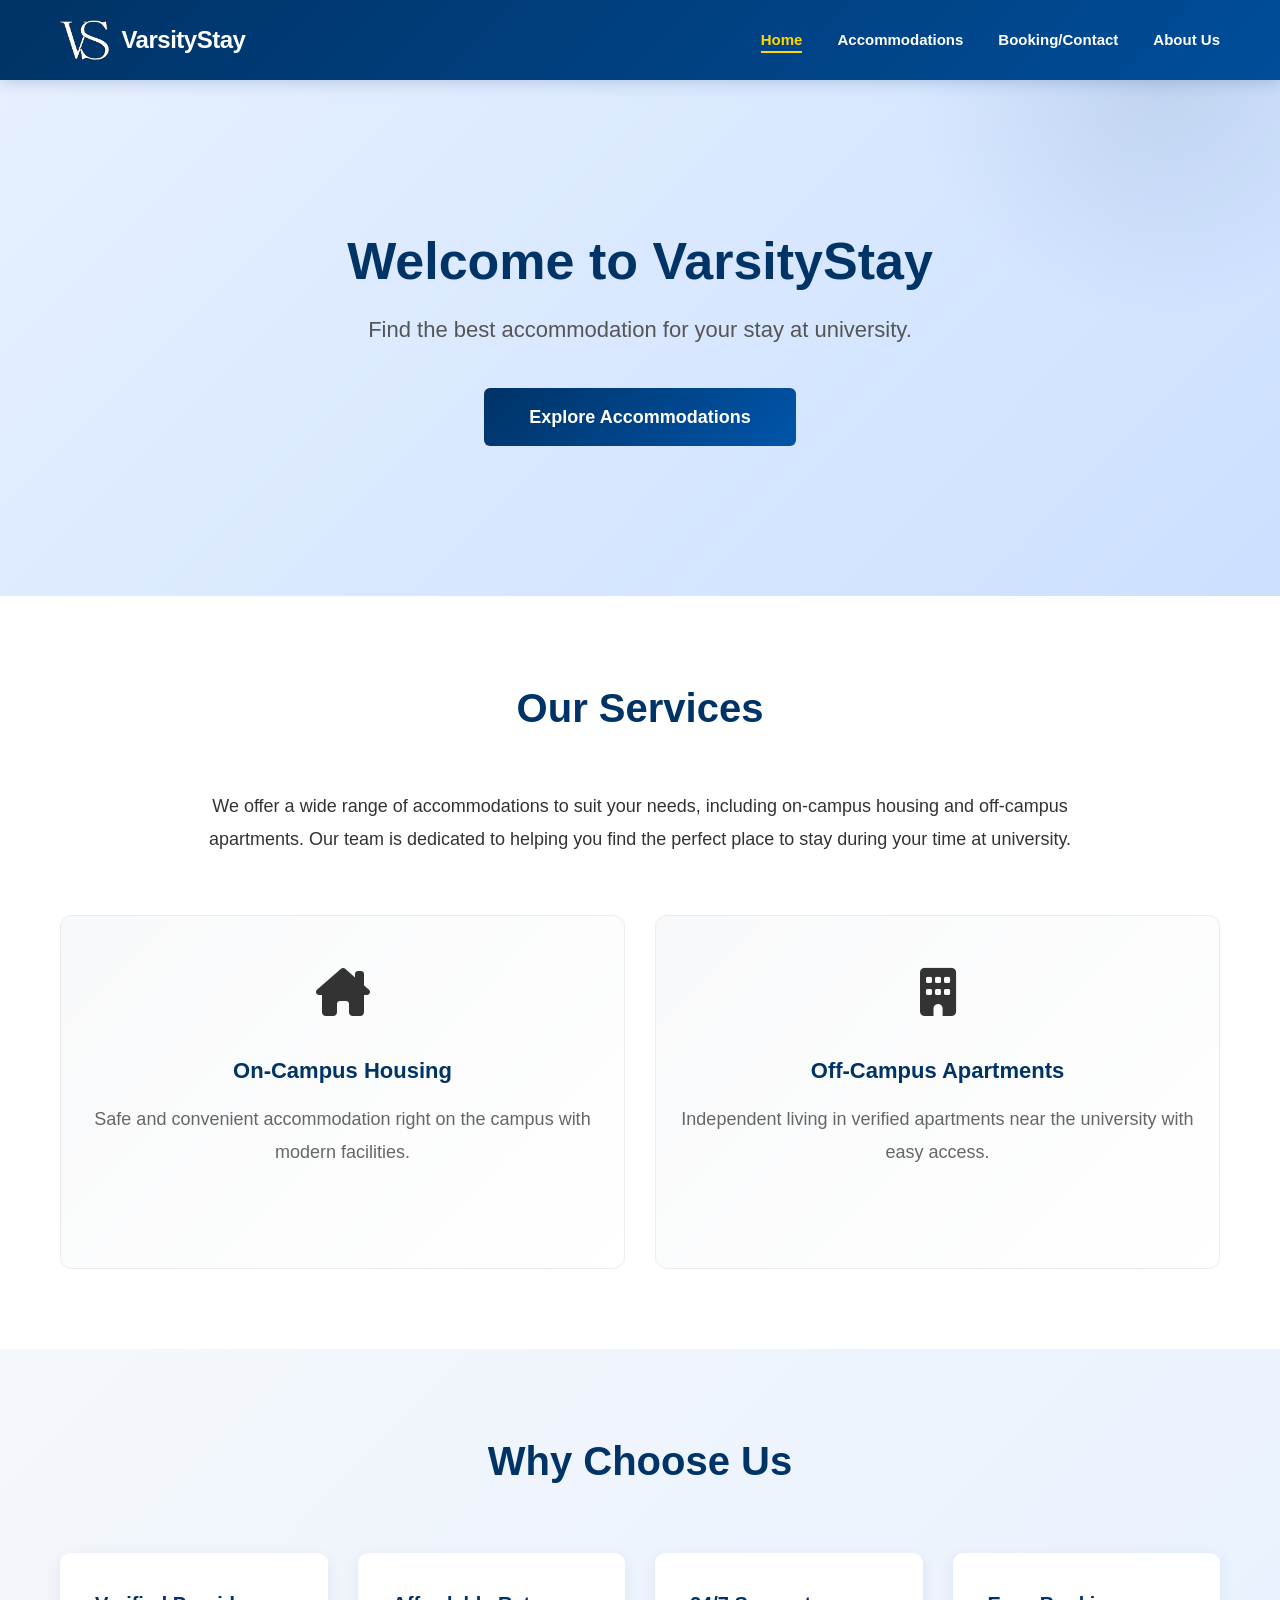
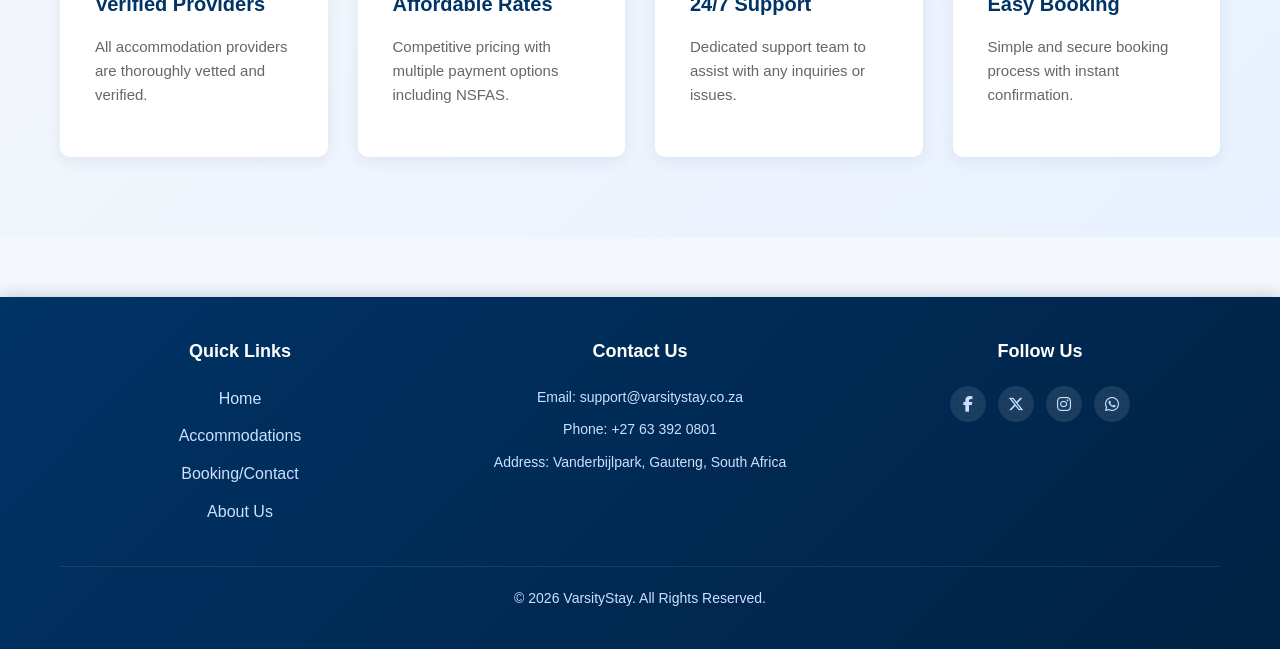
==== index.html @ 25711642 "Add files via upload" ====
<!DOCTYPE html>
<html lang="en">
<head>
    <meta charset="UTF-8">
    <meta name="viewport" content="width=device-width, initial-scale=1.0">
    <title>VarsityStay | Home</title>
    <link rel="icon" type="image/png" href="images/VS.png">
    <link rel="stylesheet" href="css/style.css?v=1.1">
    <link rel="stylesheet" href="https://cdnjs.cloudflare.com/ajax/libs/font-awesome/6.5.1/css/all.min.css">
</head>
<body>
    <header>
        <div class="header-container">
            <div class="logo">
                <a href="index.html"><img src="images/VS.png" alt="VarsityStay Logo" class="logo-img">VarsityStay</a>
            </div>
            <nav>
                <ul>
                    <li><a href="index.html" class="active">Home</a></li>
                    <li><a href="Accom.html">Accommodations</a></li>
                    <li><a href="Booking.html">Booking/Contact</a></li>
                    <li><a href="About.html">About Us</a></li>
                </ul>
            </nav>
        </div>
    </header>

    <main>
        <section id="hero">
            <div class="hero-content">
                <h1>Welcome to VarsityStay</h1>
                <p>Find the best accommodation for your stay at university.</p>
                <a href="Accom.html" class="btn btn-primary">Explore Accommodations</a>
            </div>
        </section>

        <section id="services">
            <div class="container">
                <h2>Our Services</h2>
                <p>We offer a wide range of accommodations to suit your needs, including on-campus housing and off-campus apartments. Our team is dedicated to helping you find the perfect place to stay during your time at university.</p>
                
                <div class="services-grid">
                    <article class="service-card">
                        <div class="service-icon"><i class="fa-solid fa-house-chimney"></i></div>
                        <h3>On-Campus Housing</h3>
                        <p>Safe and convenient accommodation right on the campus with modern facilities.</p>
                    </article>
                    <article class="service-card">
                        <div class="service-icon"><i class="fa-solid fa-building"></i></div>
                        <h3>Off-Campus Apartments</h3>
                        <p>Independent living in verified apartments near the university with easy access.</p>
                    </article>
                </div>
            </div>
        </section>

        <section id="features">
            <div class="container">
                <h2>Why Choose Us</h2>
                <div class="features-grid">
                    <div class="feature">
                        <h3>Verified Providers</h3>
                        <p>All accommodation providers are thoroughly vetted and verified.</p>
                    </div>
                    <div class="feature">
                        <h3>Affordable Rates</h3>
                        <p>Competitive pricing with multiple payment options including NSFAS.</p>
                    </div>
                    <div class="feature">
                        <h3>24/7 Support</h3>
                        <p>Dedicated support team to assist with any inquiries or issues.</p>
                    </div>
                    <div class="feature">
                        <h3>Easy Booking</h3>
                        <p>Simple and secure booking process with instant confirmation.</p>
                    </div>
                </div>
            </div>
        </section>
    </main>

    <footer>
        <div class="container">
            <div class="footer-content">
                <div class="footer-section">
                    <h4>Quick Links</h4>
                    <ul>
                        <li><a href="index.html">Home</a></li>
                        <li><a href="Accom.html">Accommodations</a></li>
                        <li><a href="Booking.html">Booking/Contact</a></li>
                        <li><a href="About.html">About Us</a></li>
                    </ul>
                </div>
                <div class="footer-section">
                    <h4>Contact Us</h4>
                    <p>Email: <a href="mailto:support@varsitystay.co.za">support@varsitystay.co.za</a></p>
                    <p>Phone: <a href="tel:+27633920801">+27 63 392 0801</a></p>
                    <p>Address: Vanderbijlpark, Gauteng, South Africa</p>
                </div>
                <div class="footer-section">
                    <h4>Follow Us</h4>
                    <ul class="social-links">
                        <li><a href="https://www.facebook.com/varsitystay" target="_blank" title="Facebook"><i class="fa-brands fa-facebook-f"></i></a></li>
                        <li><a href="https://www.twitter.com/varsitystay" target="_blank" title="Twitter"><i class="fa-brands fa-x-twitter"></i></a></li>
                        <li><a href="https://www.instagram.com/varsitystay" target="_blank" title="Instagram"><i class="fa-brands fa-instagram"></i></a></li>
                        <li><a href="https://wa.me/27633920801" target="_blank" title="WhatsApp"><i class="fa-brands fa-whatsapp"></i></a></li>
                    </ul>
                </div>
            </div>
            <div class="footer-bottom">
                <p>&copy; 2026 VarsityStay. All Rights Reserved.</p>
            </div>
        </div>
    </footer>
</body>
</html>
---- css/style.css ----
* {
    margin: 0;
    padding: 0;
    box-sizing: border-box;
}

html {
    scroll-behavior: smooth;
}

body {
    font-family: 'Segoe UI', Tahoma, Geneva, Verdana, sans-serif;
    line-height: 1.6;
    background-color: #f4f7fb;
    color: #333;
}

a {
    text-decoration: none;
    color: inherit;
}

ul {
    list-style: none;
}

.container {
    max-width: 1200px;
    margin: 0 auto;
    padding: 0 20px;
}

section {
    padding: 80px 20px;
}

h1, h2 {
    margin-bottom: 20px;
    color: #003366;
}

p {
    margin-bottom: 15px;
}

header {
    background: linear-gradient(135deg, #003366 0%, #004d99 100%);
    color: white;
    padding: 0;
    position: sticky;
    top: 0;
    z-index: 100;
    box-shadow: 0 2px 15px rgba(0, 51, 102, 0.2);
}

.header-container {
    max-width: 1200px;
    margin: 0 auto;
    padding: 20px;
    display: flex;
    justify-content: space-between;
    align-items: center;
    gap: 40px;
}

.logo a {
    color: white;
    font-size: 24px;
    font-weight: bold;
    letter-spacing: -0.5px;
    transition: opacity 0.3s ease;
    display: flex;
    align-items: center;
    gap: 12px;
}

.logo-img {
    height: 40px;
    width: auto;
}

.logo a:hover {
    opacity: 0.8;
}

nav {
    display: flex;
    justify-content: flex-end;
}

nav ul {
    display: flex;
    gap: 35px;
}

nav ul li a {
    color: white;
    font-weight: 600;
    position: relative;
    transition: color 0.3s ease;
    font-size: 15px;
}

nav ul li a:after {
    content: '';
    position: absolute;
    bottom: -5px;
    left: 0;
    width: 0;
    height: 2px;
    background-color: #ffd700;
    transition: width 0.3s ease;
}

nav ul li a:hover:after,
nav ul li a.active:after {
    width: 100%;
}

nav ul li a:hover,
nav ul li a.active {
    color: #ffd700;
}

#hero {
    background: linear-gradient(135deg, #e6f0ff 0%, #cce0ff 100%);
    text-align: center;
    padding: 150px 20px;
    position: relative;
    overflow: hidden;
}

#hero::before {
    content: '';
    position: absolute;
    top: -50%;
    right: -10%;
    width: 500px;
    height: 500px;
    background: radial-gradient(circle, rgba(0, 51, 102, 0.1) 0%, transparent 70%);
    border-radius: 50%;
}

.hero-content {
    position: relative;
    z-index: 2;
    max-width: 800px;
    margin: 0 auto;
}

#hero h1 {
    font-size: 52px;
    color: #003366;
    margin-bottom: 20px;
    line-height: 1.2;
}

#hero p {
    font-size: 22px;
    color: #555;
    margin-bottom: 40px;
}

#services {
    background-color: white;
    text-align: center;
}

#services h2 {
    font-size: 40px;
    margin-bottom: 50px;
}

#services p {
    max-width: 900px;
    margin: 0 auto 60px;
    font-size: 18px;
    line-height: 1.8;
}

.services-grid {
    display: grid;
    grid-template-columns: repeat(auto-fit, minmax(280px, 1fr));
    gap: 30px;
    margin-top: 50px;
}

.service-card {
    background: linear-gradient(135deg, #f8f9fa 0%, #ffffff 100%);
    padding: 40px 25px;
    border-radius: 12px;
    transition: all 0.3s ease;
    border: 1px solid #e9ecef;
    cursor: pointer;
}

.service-card:hover {
    transform: translateY(-10px);
    box-shadow: 0 15px 40px rgba(0, 51, 102, 0.15);
    background: linear-gradient(135deg, #ffffff 0%, #f0f4ff 100%);
    border-color: #003366;
}

.service-icon {
    font-size: 48px;
    margin-bottom: 20px;
    display: inline-block;
    animation: float 3s ease-in-out infinite;
}

@keyframes float {
    0%, 100% {
        transform: translateY(0);
    }
    50% {
        transform: translateY(-10px);
    }
}

.service-card h3 {
    font-size: 22px;
    margin-bottom: 15px;
    color: #003366;
}

.service-card p {
    color: #666;
    font-size: 16px;
}

#features {
    background: linear-gradient(135deg, #f4f7fb 0%, #e8f1ff 100%);
}

#features h2 {
    font-size: 40px;
    text-align: center;
    margin-bottom: 60px;
}

.features-grid {
    display: grid;
    grid-template-columns: repeat(auto-fit, minmax(250px, 1fr));
    gap: 30px;
}

.feature {
    background: white;
    padding: 35px;
    border-radius: 10px;
    box-shadow: 0 4px 15px rgba(0, 51, 102, 0.08);
    transition: all 0.3s ease;
}

.feature:hover {
    transform: translateX(5px);
    box-shadow: 0 8px 25px rgba(0, 51, 102, 0.15);
}

.feature h3 {
    color: #003366;
    margin-bottom: 15px;
    font-size: 20px;
}

.feature p {
    color: #666;
    font-size: 15px;
}

.form-group {
    margin-bottom: 25px;
}

.form-group label {
    display: block;
    font-weight: 600;
    margin-bottom: 10px;
    color: #003366;
    font-size: 15px;
}

.form-group input,
.form-group textarea {
    width: 100%;
    padding: 14px 16px;
    border: 2px solid #e9ecef;
    border-radius: 6px;
    font-size: 16px;
    font-family: inherit;
    transition: all 0.3s ease;
    background-color: #f8f9fa;
}

.form-group input:focus,
.form-group textarea:focus {
    outline: none;
    border-color: #003366;
    background-color: white;
    box-shadow: 0 0 0 3px rgba(0, 51, 102, 0.1);
}

.form-group textarea {
    resize: vertical;
    min-height: 120px;
}

.btn {
    display: inline-block;
    background: linear-gradient(135deg, #003366 0%, #0055aa 100%);
    color: white;
    padding: 12px 30px;
    border: none;
    border-radius: 6px;
    cursor: pointer;
    font-size: 16px;
    font-weight: 600;
    transition: all 0.3s ease;
}

.btn:hover {
    background: linear-gradient(135deg, #0055aa 0%, #003d7a 100%);
    transform: translateY(-2px);
    box-shadow: 0 8px 20px rgba(0, 51, 102, 0.3);
}


.btn:active {
    transform: translateY(0);
}

.btn-primary {
    padding: 15px 45px;
    font-size: 18px;
}

.btn-small {
    padding: 8px 20px;
    font-size: 14px;
}

footer {
    background: linear-gradient(135deg, #003366 0%, #002244 100%);
    color: white;
    text-align: center;
    padding: 40px 20px;
    margin-top: 60px;
    box-shadow: 0 -2px 15px rgba(0, 51, 102, 0.2);
}

footer p {
    margin: 0;
    font-size: 15px;
}

#about-hero {
    background: linear-gradient(135deg, #e6f0ff 0%, #cce0ff 100%);
    text-align: center;
    padding: 100px 20px;
}

#about-hero h1 {
    font-size: 48px;
    margin-bottom: 20px;
}

#about-hero .lead {
    font-size: 20px;
    color: #555;
    max-width: 700px;
    margin: 0 auto;
}

#about-content {
    background-color: white;
}

.about-section {
    max-width: 900px;
    margin: 0 auto 60px;
    padding: 40px;
    background: linear-gradient(135deg, #f8f9fa 0%, #ffffff 100%);
    border-radius: 10px;
    box-shadow: 0 4px 15px rgba(0, 51, 102, 0.08);
    transition: all 0.3s ease;
}

.about-section:hover {
    transform: translateX(5px);
    box-shadow: 0 8px 25px rgba(0, 51, 102, 0.15);
}

.about-section h2 {
    font-size: 32px;
    margin-bottom: 20px;
}

.values-list {
    display: grid;
    grid-template-columns: repeat(auto-fit, minmax(200px, 1fr));
    gap: 25px;
    margin-top: 30px;
}

.value-item {
    background: white;
    padding: 25px;
    border-radius: 8px;
    border: 2px solid #e9ecef;
    transition: all 0.3s ease;
}

.value-item:hover {
    border-color: #003366;
    background: linear-gradient(135deg, #f8f9fa 0%, #ffffff 100%);
    box-shadow: 0 6px 15px rgba(0, 51, 102, 0.1);
}

.value-item h3 {
    color: #003366;
    margin-bottom: 10px;
    font-size: 18px;
}

.value-item p {
    color: #666;
    font-size: 14px;
}

.features-list {
    list-style: none;
    margin-top: 25px;
}

.features-list li {
    padding: 15px 0 15px 35px;
    position: relative;
    color: #555;
    font-size: 16px;
}

.features-list li:before {
    content: '-';
    position: absolute;
    left: 0;
    color: #003366;
    font-weight: bold;
    font-size: 20px;
}

:is(#accommodations-header, #booking-hero) {
    background: linear-gradient(135deg, #e6f0ff 0%, #cce0ff 100%);
    text-align: center;
}

#accommodations-header h1,
#booking-hero h1 {
    font-size: 48px;
    margin-bottom: 20px;
}

#accommodations-header p,
#booking-hero .lead {
    font-size: 20px;
    color: #555;
    max-width: 700px;
    margin: 0 auto;
}

#booking-hero {
    padding: 100px 20px;
}

#accommodations-header {
    padding: 80px 20px;
}

#accommodations {
    background-color: white;
}

.institution-radio {
    display: none;
}

.institutions-section {
    text-align: center;
    margin-bottom: 60px;
}

.institutions-section h2 {
    margin-bottom: 30px;
    font-size: 28px;
    color: #003366;
}

.institutions-grid {
    display: grid;
    grid-template-columns: repeat(auto-fit, minmax(220px, 1fr));
    gap: 20px;
    margin-bottom: 40px;
}

.institution-btn {
    padding: 20px;
    border: 2px solid #003366;
    background-color: white;
    color: #003366;
    border-radius: 10px;
    cursor: pointer;
    font-weight: 600;
    transition: all 0.3s ease;
    font-size: 15px;
    display: flex;
    flex-direction: column;
    align-items: center;
    gap: 10px;
}

.institution-btn i {
    font-size: 32px;
}

.institution-btn:hover {
    background-color: #f0f4ff;
    transform: translateY(-3px);
    box-shadow: 0 8px 20px rgba(0, 51, 102, 0.15);
}

#institution-vut:checked ~ .institutions-section label[for="institution-vut"],
#institution-tut:checked ~ .institutions-section label[for="institution-tut"],
#institution-wits:checked ~ .institutions-section label[for="institution-wits"],
#institution-up:checked ~ .institutions-section label[for="institution-up"] {
    background: linear-gradient(135deg, #003366 0%, #0055aa 100%);
    color: white;
    border-color: #003366;
}

.accommodation-card {
    background: white;
    border-radius: 10px;
    overflow: hidden;
    box-shadow: 0 4px 15px rgba(0, 0, 0, 0.08);
    transition: all 0.3s ease;
    display: flex;
    flex-direction: column;
    flex-shrink: 0;
    width: 320px;
}

.accommodation-card:hover {
    transform: translateY(-10px);
    box-shadow: 0 15px 40px rgba(0, 51, 102, 0.2);
}

.accom-image {
    position: relative;
    overflow: hidden;
    height: 220px;
}

.accom-image img {
    width: 100%;
    height: 100%;
    object-fit: cover;
    transition: transform 0.3s ease;
}

.accommodation-card:hover .accom-image img {
    transform: scale(1.1);
}

.accom-badge {
    position: absolute;
    top: 12px;
    right: 12px;
    background: linear-gradient(135deg, #ffd700 0%, #ffed4e 100%);
    color: #003366;
    padding: 6px 15px;
    border-radius: 20px;
    font-size: 12px;
    font-weight: bold;
    box-shadow: 0 2px 10px rgba(0, 0, 0, 0.2);
}

.accom-content {
    padding: 25px;
    display: flex;
    flex-direction: column;
    flex-grow: 1;
}

.accom-content h3 {
    color: #003366;
    font-size: 22px;
    margin-bottom: 15px;
}

.accom-details {
    margin-bottom: 20px;
    flex-grow: 1;
}

.accom-details p {
    margin-bottom: 12px;
    font-size: 14px;
    color: #666;
    line-height: 1.5;
}

.accom-details strong {
    color: #003366;
}

.accom-details .description {
    font-style: italic;
    margin-top: 10px;
    color: #555;
}

.accommodations-wrapper {
    position: relative;
}

.institution-accommodations {
    display: none !important;
    opacity: 0;
    transition: opacity 0.3s ease;
}

#institution-vut:checked ~ .accommodations-wrapper .institution-accommodations[data-institution="vut"],
#institution-tut:checked ~ .accommodations-wrapper .institution-accommodations[data-institution="tut"],
#institution-wits:checked ~ .accommodations-wrapper .institution-accommodations[data-institution="wits"],
#institution-up:checked ~ .accommodations-wrapper .institution-accommodations[data-institution="up"] {
    display: block !important;
    opacity: 1;
    animation: fadeIn 0.3s ease;
}

@keyframes fadeIn {
    from {
        opacity: 0;
        transform: translateY(10px);
    }
    to {
        opacity: 1;
        transform: translateY(0);
    }
}

.accommodations-row {
    display: flex;
    gap: 30px;
    overflow-x: auto;
    padding: 20px 0;
    scroll-behavior: smooth;
}

.accommodations-row::-webkit-scrollbar {
    height: 8px;
}

.accommodations-row::-webkit-scrollbar-track {
    background: #f1f1f1;
    border-radius: 10px;
}

.accommodations-row::-webkit-scrollbar-thumb {
    background: #003366;
    border-radius: 10px;
}

.accommodations-row::-webkit-scrollbar-thumb:hover {
    background: #0055aa;
}

#team {
    background: linear-gradient(135deg, #f4f7fb 0%, #e8f1ff 100%);
}

#team h2 {
    text-align: center;
    font-size: 40px;
    margin-bottom: 15px;
}

#team > .container > p {
    text-align: center;
    color: #666;
    font-size: 18px;
    max-width: 700px;
    margin: 0 auto 60px;
}

.team-grid {
    display: flex;
    flex-wrap: wrap;
    justify-content: center;
    gap: 35px;
    margin-top: 50px;
}

.team-member {
    background: white;
    border-radius: 12px;
    overflow: hidden;
    box-shadow: 0 6px 20px rgba(0, 51, 102, 0.1);
    transition: all 0.3s ease;
    display: flex;
    flex-direction: column;
    width: 280px;
}

.team-member:hover {
    transform: translateY(-15px);
    box-shadow: 0 15px 40px rgba(0, 51, 102, 0.2);
}

.team-image {
    width: 100%;
    height: 280px;
    overflow: hidden;
    position: relative;
    background: linear-gradient(135deg, #e6f0ff 0%, #cce0ff 100%);
}

.team-image img {
    width: 100%;
    height: 100%;
    object-fit: cover;
    transition: transform 0.3s ease;
}

.team-member:hover .team-image img {
    transform: scale(1.08);
}

.team-info {
    padding: 30px 25px;
    text-align: center;
    flex-grow: 1;
    display: flex;
    flex-direction: column;
}

.team-info h3 {
    font-size: 22px;
    color: #003366;
    margin-bottom: 8px;
}

.team-role {
    color: #0055aa;
    font-weight: 600;
    font-size: 14px;
    margin-bottom: 12px;
}

.team-bio {
    color: #666;
    font-size: 15px;
    line-height: 1.6;
    flex-grow: 1;
}

.modal-toggle {
    display: none;
}

.modal-overlay {
    position: fixed;
    top: 0;
    left: 0;
    width: 100%;
    height: 100%;
    background-color: rgba(0, 0, 0, 0.6);
    display: flex;
    justify-content: center;
    align-items: center;
    opacity: 0;
    visibility: hidden;
    transition: all 0.3s ease;
    z-index: 1000;
}

.modal-toggle:checked ~ .modal-overlay {
    opacity: 1;
    visibility: visible;
}

.modal {
    background: white;
    border-radius: 12px;
    max-width: 600px;
    width: 90%;
    max-height: 85vh;
    overflow-y: auto;
    position: relative;
    box-shadow: 0 20px 60px rgba(0, 51, 102, 0.3);
    animation: slideIn 0.3s ease;
}

@keyframes slideIn {
    from {
        opacity: 0;
        transform: translateY(-30px);
    }
    to {
        opacity: 1;
        transform: translateY(0);
    }
}

.modal-close {
    position: absolute;
    top: 20px;
    right: 25px;
    font-size: 32px;
    cursor: pointer;
    color: #999;
    transition: color 0.3s ease;
    width: 35px;
    height: 35px;
    display: flex;
    align-items: center;
    justify-content: center;
    border-radius: 50%;
    background: #f5f5f5;
}

.modal-close:hover {
    color: #003366;
    background: #e9ecef;
}

.modal-content {
    padding: 40px;
}

.modal-content h2 {
    font-size: 28px;
    color: #003366;
    margin-bottom: 10px;
}

.modal-content > p {
    color: #666;
    margin-bottom: 30px;
    font-size: 16px;
}

.booking-form {
    display: flex;
    flex-direction: column;
    gap: 20px;
}

.form-row {
    display: grid;
    grid-template-columns: 1fr 1fr;
    gap: 20px;
}

.booking-form .form-group {
    margin-bottom: 0;
}

.booking-form label {
    display: block;
    font-weight: 600;
    margin-bottom: 10px;
    color: #003366;
    font-size: 14px;
}

.booking-form input,
.booking-form select,
.booking-form textarea {
    width: 100%;
    padding: 12px 15px;
    border: 2px solid #e9ecef;
    border-radius: 6px;
    font-size: 15px;
    font-family: inherit;
    transition: all 0.3s ease;
    background-color: #f8f9fa;
}

.booking-form input:focus,
.booking-form select:focus,
.booking-form textarea:focus {
    outline: none;
    border-color: #003366;
    background-color: white;
    box-shadow: 0 0 0 3px rgba(0, 51, 102, 0.1);
}

.booking-form select {
    cursor: pointer;
    appearance: none;
    background-image: url("data:image/svg+xml,%3Csvg xmlns='http://www.w3.org/2000/svg' width='12' height='12' viewBox='0 0 12 12'%3E%3Cpath fill='%23003366' d='M6 9L1 4h10z'/%3E%3C/svg%3E");
    background-repeat: no-repeat;
    background-position: right 12px center;
    padding-right: 35px;
}

.form-actions {
    display: flex;
    gap: 15px;
    margin-top: 25px;
    padding-top: 20px;
    border-top: 1px solid #e9ecef;
}

.form-actions .btn {
    flex: 1;
    text-align: center;
    padding: 13px 20px;
}

.btn-cancel {
    background: linear-gradient(135deg, #e9ecef 0%, #dee2e6 100%);
    color: #333;
    cursor: pointer;
}

.btn-cancel:hover {
    background: linear-gradient(135deg, #dee2e6 0%, #ced4da 100%);
}

#safety-tips {
    background-color: white;
}

#safety-tips h2 {
    text-align: center;
    font-size: 40px;
    margin-bottom: 15px;
}

#safety-tips > .container > p {
    text-align: center;
    color: #666;
    font-size: 18px;
    max-width: 700px;
    margin: 0 auto 60px;
}

.safety-tips-grid {
    display: grid;
    grid-template-columns: repeat(auto-fit, minmax(250px, 1fr));
    gap: 30px;
    margin-bottom: 60px;
}

.safety-card {
    background: linear-gradient(135deg, #f8f9fa 0%, #ffffff 100%);
    padding: 30px;
    border-radius: 10px;
    border: 2px solid #e9ecef;
    transition: all 0.3s ease;
}

.safety-card:hover {
    border-color: #003366;
    box-shadow: 0 10px 30px rgba(0, 51, 102, 0.15);
    transform: translateY(-5px);
}

.safety-card h3 {
    color: #003366;
    margin-bottom: 20px;
    font-size: 20px;
}

.safety-card h3 i {
    margin-right: 10px;
}

.safety-card ul {
    list-style: none;
}

.safety-card li {
    padding-left: 25px;
    position: relative;
    margin-bottom: 12px;
    color: #555;
    font-size: 14px;
}

.safety-card li:before {
    content: '•';
    position: absolute;
    left: 0;
    color: #003366;
    font-weight: bold;
}

.safety-section {
    background: linear-gradient(135deg, #f8f9fa 0%, #ffffff 100%);
    padding: 40px;
    border-radius: 10px;
    margin-bottom: 40px;
}

.safety-section h3 {
    color: #003366;
    font-size: 24px;
    margin-bottom: 25px;
}

.safety-table {
    width: 100%;
    border-collapse: collapse;
    margin-bottom: 30px;
}

.safety-table thead {
    background: linear-gradient(135deg, #003366 0%, #004d99 100%);
    color: white;
}

.safety-table th {
    padding: 15px;
    text-align: left;
    font-weight: 600;
}

.safety-table td {
    padding: 15px;
    border-bottom: 1px solid #e9ecef;
    color: #555;
}

.safety-table tbody tr:hover {
    background-color: #f0f4ff;
}

.safety-table tbody tr:last-child td {
    border-bottom: none;
}

.red-flags {
    display: grid;
    grid-template-columns: repeat(auto-fit, minmax(250px, 1fr));
    gap: 20px;
}

.red-flags p {
    background: #ffe6e6;
    border-left: 4px solid #dc3545;
    padding: 15px;
    border-radius: 4px;
    color: #721c24;
    font-size: 15px;
}

.booking-intro h2 {
    text-align: center;
    font-size: 36px;
    margin-bottom: 50px;
    color: #003366;
}

#booking-info {
    background-color: white;
}

.steps-grid {
    display: grid;
    grid-template-columns: repeat(auto-fit, minmax(220px, 1fr));
    gap: 30px;
    margin-bottom: 60px;
}

.step-card {
    background: linear-gradient(135deg, #f8f9fa 0%, #ffffff 100%);
    padding: 30px;
    border-radius: 10px;
    text-align: center;
    border: 2px solid #e9ecef;
    transition: all 0.3s ease;
}

.step-card:hover {
    border-color: #003366;
    box-shadow: 0 10px 30px rgba(0, 51, 102, 0.15);
    transform: translateY(-5px);
}

.step-number {
    background: linear-gradient(135deg, #003366 0%, #004d99 100%);
    color: white;
    width: 50px;
    height: 50px;
    border-radius: 50%;
    display: flex;
    align-items: center;
    justify-content: center;
    font-size: 24px;
    font-weight: bold;
    margin: 0 auto 20px;
}

.step-card h3 {
    color: #003366;
    margin-bottom: 15px;
    font-size: 20px;
}

.step-card p {
    color: #555;
    font-size: 14px;
    line-height: 1.6;
}

.step-card a {
    color: #003366;
    text-decoration: underline;
    font-weight: 600;
}

.step-card a:hover {
    color: #0055aa;
}

#booking-form-section {
    background: linear-gradient(135deg, #f4f7fb 0%, #e8f1ff 100%);
}

.booking-form-wrapper {
    display: grid;
    grid-template-columns: 1fr 300px;
    gap: 40px;
}

.booking-form-container {
    background: white;
    padding: 40px;
    border-radius: 10px;
    box-shadow: 0 4px 15px rgba(0, 51, 102, 0.1);
}

.booking-form-container h2 {
    font-size: 32px;
    color: #003366;
    margin-bottom: 10px;
}

.booking-form-container > p {
    color: #666;
    margin-bottom: 30px;
    font-size: 16px;
}

.booking-sidebar {
    display: flex;
    flex-direction: column;
    gap: 25px;
}

.sidebar-box {
    background: white;
    padding: 25px;
    border-radius: 10px;
    box-shadow: 0 4px 15px rgba(0, 51, 102, 0.1);
}

.sidebar-box h3 {
    color: #003366;
    font-size: 18px;
    margin-bottom: 15px;
}

.sidebar-box p {
    color: #555;
    font-size: 14px;
    margin-bottom: 10px;
}

.sidebar-box a {
    color: #003366;
    font-weight: 600;
    text-decoration: none;
}

.sidebar-box a:hover {
    text-decoration: underline;
}

.sidebar-box ul {
    list-style: none;
}

.sidebar-box li {
    color: #555;
    font-size: 14px;
    padding-left: 20px;
    position: relative;
    margin-bottom: 8px;
}

.sidebar-box li:before {
    content: '•';
    position: absolute;
    left: 0;
    color: #003366;
    font-weight: bold;
}

#contact-section {
    background: white;
}

#contact-section h2 {
    text-align: center;
    font-size: 36px;
    margin-bottom: 15px;
    color: #003366;
}

#contact-section > .container > p {
    text-align: center;
    color: #666;
    font-size: 16px;
    max-width: 700px;
    margin: 0 auto 40px;
}

.contact-form {
    max-width: 700px;
    margin: 0 auto;
    background: linear-gradient(135deg, #f8f9fa 0%, #ffffff 100%);
    padding: 40px;
    border-radius: 10px;
    border: 2px solid #e9ecef;
}

.contact-form label {
    display: block;
    font-weight: 600;
    margin-bottom: 10px;
    color: #003366;
    font-size: 14px;
}

.contact-form input,
.contact-form select,
.contact-form textarea {
    width: 100%;
    padding: 12px 15px;
    border: 2px solid #e9ecef;
    border-radius: 6px;
    font-size: 15px;
    font-family: inherit;
    transition: all 0.3s ease;
    background-color: #f8f9fa;
    margin-bottom: 20px;
}

.contact-form input:focus,
.contact-form select:focus,
.contact-form textarea:focus {
    outline: none;
    border-color: #003366;
    background-color: white;
    box-shadow: 0 0 0 3px rgba(0, 51, 102, 0.1);
}

.btn-secondary {
    background: linear-gradient(135deg, #6c757d 0%, #5a6268 100%);
    color: white;
    padding: 12px 30px;
    cursor: pointer;
}

.btn-secondary:hover {
    background: linear-gradient(135deg, #5a6268 0%, #495057 100%);
    transform: translateY(-2px);
    box-shadow: 0 6px 15px rgba(0, 0, 0, 0.2);
}

#faq-section {
    background: linear-gradient(135deg, #f4f7fb 0%, #e8f1ff 100%);
}

#faq-section h2 {
    text-align: center;
    font-size: 40px;
    margin-bottom: 50px;
    color: #003366;
}

.faq-grid {
    display: grid;
    grid-template-columns: repeat(auto-fit, minmax(300px, 1fr));
    gap: 30px;
}

.faq-item {
    background: white;
    padding: 30px;
    border-radius: 10px;
    box-shadow: 0 4px 15px rgba(0, 51, 102, 0.08);
    transition: all 0.3s ease;
}

.faq-item:hover {
    box-shadow: 0 8px 25px rgba(0, 51, 102, 0.15);
    transform: translateY(-5px);
}

.faq-item h3 {
    color: #003366;
    font-size: 18px;
    margin-bottom: 15px;
}

.faq-item p {
    color: #555;
    font-size: 15px;
    line-height: 1.7;
}

.footer-content {
    display: grid;
    grid-template-columns: repeat(auto-fit, minmax(250px, 1fr));
    gap: 40px;
    margin-bottom: 30px;
}

.footer-section h4 {
    color: white;
    font-size: 18px;
    margin-bottom: 20px;
}

.footer-section ul {
    list-style: none;
}

.footer-section ul li {
    margin-bottom: 12px;
}

.footer-section a {
    color: #cce0ff;
    transition: color 0.3s ease;
}

.footer-section a:hover {
    color: #ffd700;
}

.footer-section p {
    color: #cce0ff;
    font-size: 14px;
    margin-bottom: 10px;
}

.social-links {
    display: flex;
    justify-content: center;
    gap: 12px;
    flex-wrap: wrap;
}

.social-links li {
    margin-bottom: 0;
}

.social-links a {
    display: flex;
    align-items: center;
    justify-content: center;
    width: 36px;
    height: 36px;
    background: rgba(255, 255, 255, 0.1);
    border-radius: 50%;
    color: #cce0ff !important;
    font-size: 16px;
    transition: all 0.3s ease;
    text-decoration: none !important;
}

.social-links a:hover {
    background: #ffd700;
    color: #003366 !important;
    transform: translateY(-3px);
    box-shadow: 0 4px 10px rgba(0, 0, 0, 0.3);
}

.footer-bottom {
    text-align: center;
    padding-top: 20px;
    border-top: 1px solid rgba(255, 255, 255, 0.1);
}

.footer-bottom p {
    color: #cce0ff;
    font-size: 14px;
}

.badge-nsfas {
    display: inline-block;
    background: linear-gradient(135deg, #28a745 0%, #20c997 100%);
    color: white;
    padding: 4px 12px;
    border-radius: 12px;
    font-size: 12px;
    font-weight: 600;
    margin-right: 8px;
}

.badge-selfpay {
    display: inline-block;
    background: linear-gradient(135deg, #007bff 0%, #0056b3 100%);
    color: white;
    padding: 4px 12px;
    border-radius: 12px;
    font-size: 12px;
    font-weight: 600;
}

@media (max-width: 768px) {
    section {
        padding: 40px 15px;
    }

    h1, h2 {
        font-size: 28px !important;
    }

    .header-container {
        padding: 15px;
        gap: 15px;
    }

    .logo a {
        font-size: 18px;
    }

    .logo-img {
        height: 32px;
    }

    nav ul {
        gap: 15px;
        font-size: 12px;
    }

    nav ul li a {
        font-size: 13px;
    }

    #hero {
        padding: 80px 15px;
    }

    #hero h1 {
        font-size: 32px;
    }

    #hero p {
        font-size: 16px;
    }

    .services-grid,
    .features-grid,
    .team-grid,
    .institutions-grid,
    .values-list,
    .faq-grid,
    .safety-tips-grid,
    .steps-grid {
        grid-template-columns: 1fr;
        gap: 20px;
    }

    .accommodation-card {
        width: 100%;
        max-width: 300px;
    }

    .accommodations-row {
        flex-direction: column;
        align-items: center;
        overflow-x: visible;
        gap: 20px;
    }

    .modal {
        width: 95%;
        max-height: 90vh;
    }

    .modal-content {
        padding: 25px;
    }

    .form-row {
        grid-template-columns: 1fr;
    }

    .booking-form-wrapper {
        grid-template-columns: 1fr;
    }

    .booking-sidebar {
        order: -1;
    }

    .footer-content {
        grid-template-columns: 1fr;
        gap: 20px;
    }

    .social-links {
        justify-content: flex-start;
    }

    .btn {
        padding: 10px 20px;
        font-size: 14px;
    }

    .btn-primary {
        padding: 12px 25px;
        font-size: 16px;
    }

    .team-member {
        width: 100%;
    }

    .accom-image {
        height: 180px;
    }

    .accom-content {
        padding: 15px;
    }

    .accom-content h3 {
        font-size: 18px;
    }

    .accom-details p {
        font-size: 13px;
    }

    .institution-btn {
        padding: 15px;
        font-size: 13px;
    }

    .institution-btn i {
        font-size: 24px;
    }

    #accommodations-header h1,
    #booking-hero h1 {
        font-size: 32px;
    }

    #accommodations-header p,
    #booking-hero .lead {
        font-size: 16px;
    }
}

@media (max-width: 480px) {
    section {
        padding: 30px 12px;
    }

    h1, h2 {
        font-size: 22px !important;
    }

    .logo a {
        font-size: 16px;
    }

    nav ul {
        gap: 10px;
    }

    nav ul li a {
        font-size: 11px;
    }

    #hero {
        padding: 60px 12px;
    }

    #hero h1 {
        font-size: 24px;
    }

    #hero p {
        font-size: 14px;
    }

    .modal-close {
        width: 30px;
        height: 30px;
        font-size: 24px;
    }

    .modal-content {
        padding: 15px;
    }

    .form-group label {
        font-size: 13px;
    }

    .form-group input,
    .form-group textarea {
        padding: 10px 12px;
        font-size: 14px;
    }

    .booking-form label {
        font-size: 12px;
    }

    .btn {
        padding: 8px 15px;
        font-size: 12px;
    }

    .btn-small {
        padding: 6px 12px;
        font-size: 12px;
    }

    .step-number {
        width: 40px;
        height: 40px;
        font-size: 18px;
    }

    .feature,
    .value-item,
    .safety-card,
    .step-card {
        padding: 20px;
    }

    .sidebar-box {
        padding: 15px;
    }

    .accom-badge {
        padding: 4px 10px;
        font-size: 10px;
    }
}
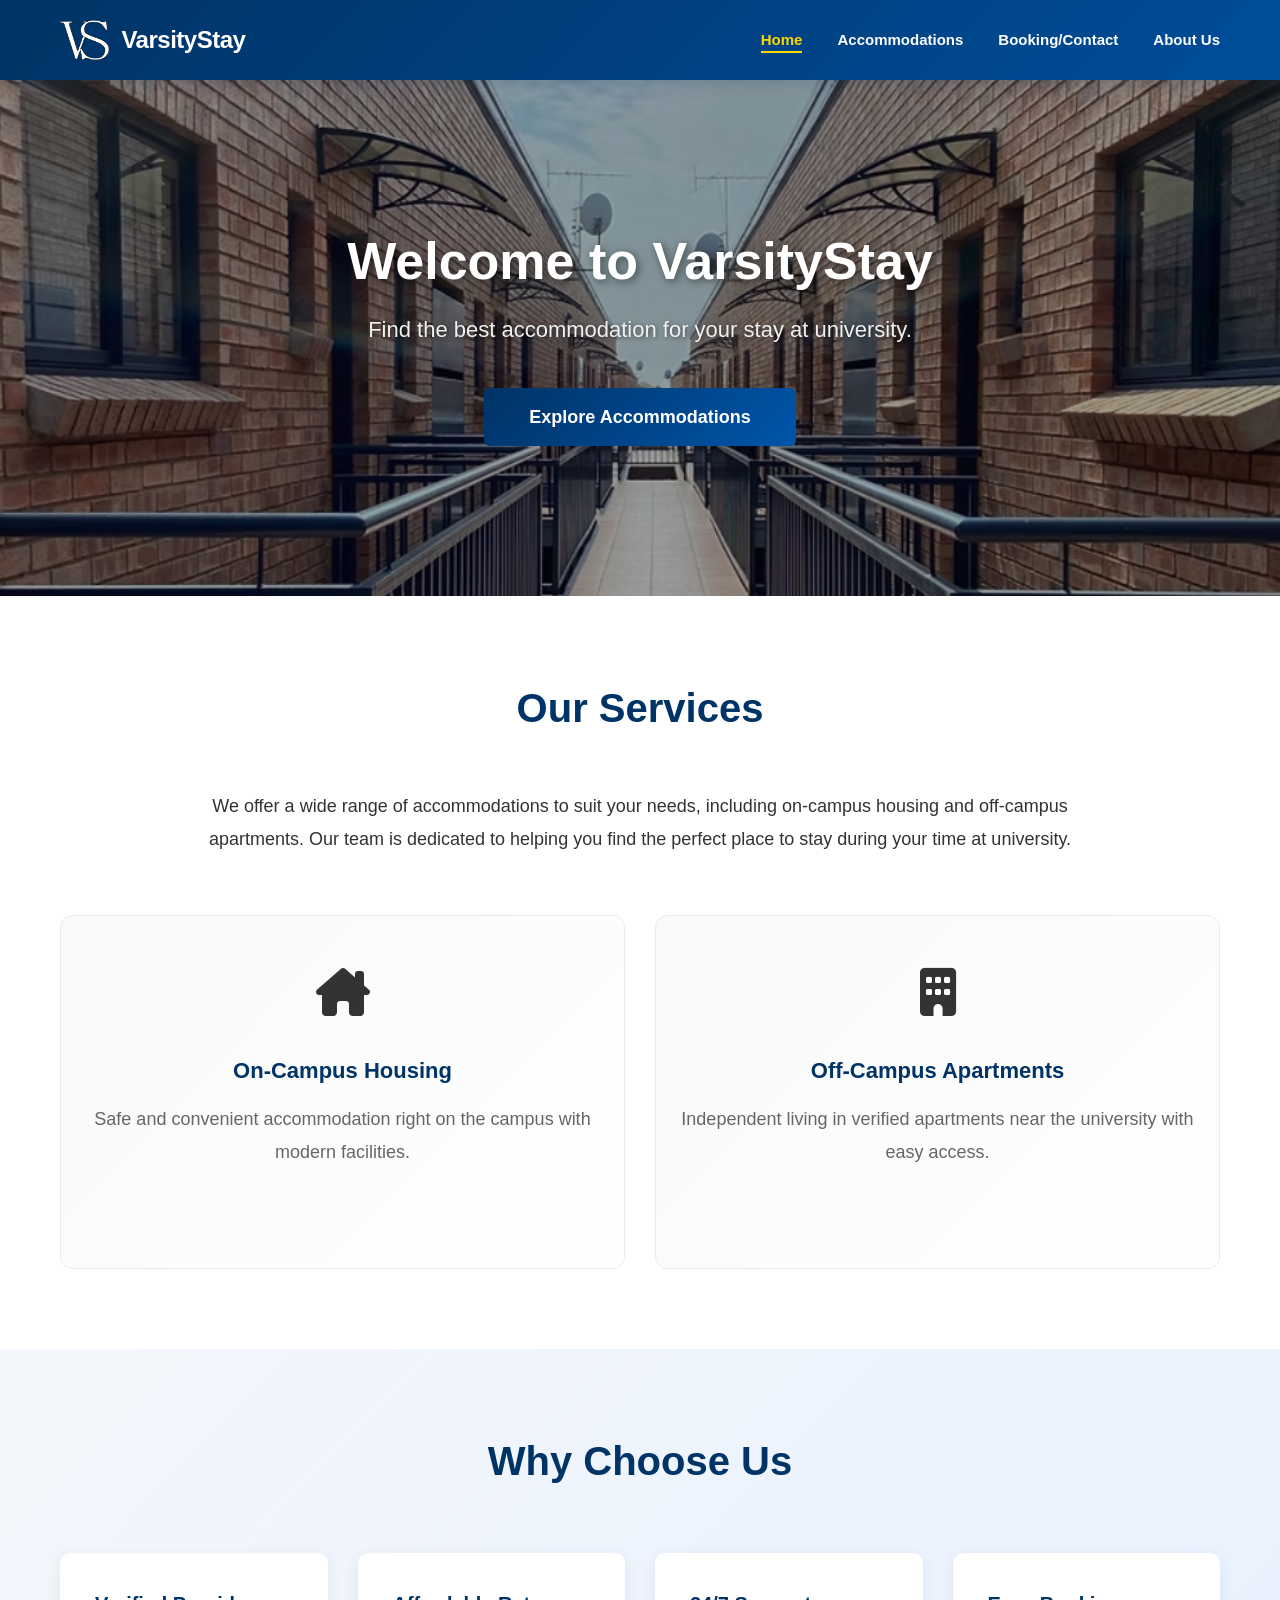
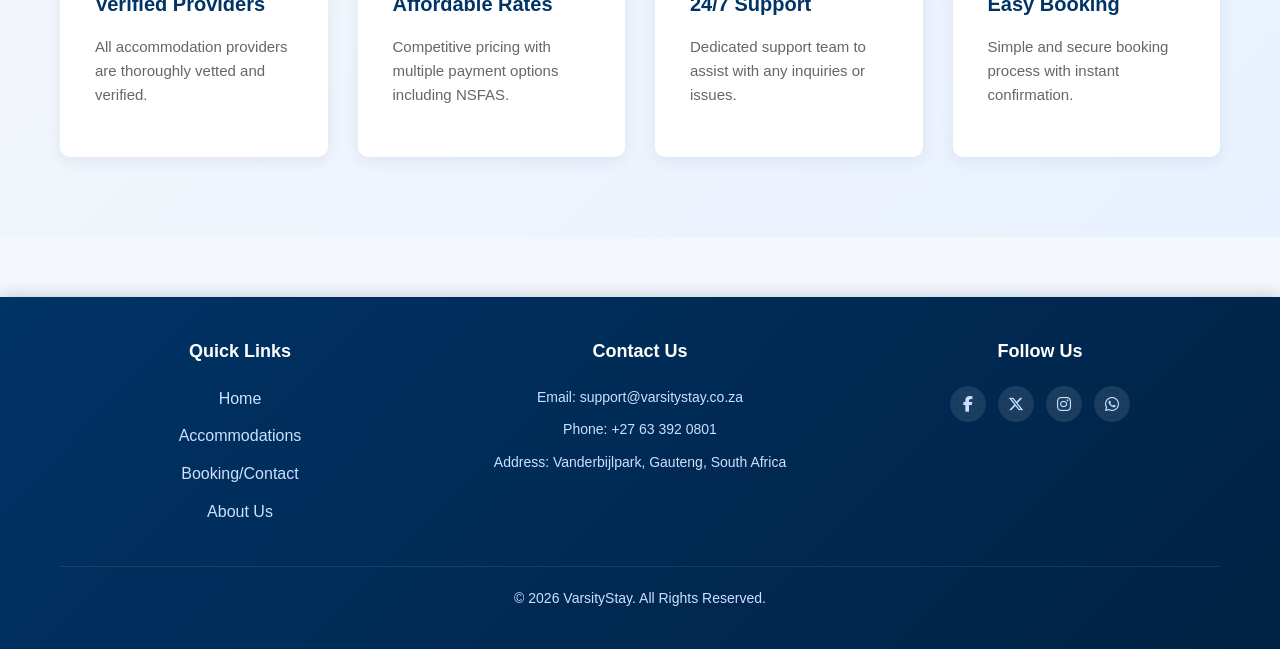
==== commit 86385f0a: "update information" ====
--- a/index.html
+++ b/index.html
@@ -7,6 +7,65 @@
     <link rel="icon" type="image/png" href="images/VS.png">
     <link rel="stylesheet" href="css/style.css?v=1.1">
     <link rel="stylesheet" href="https://cdnjs.cloudflare.com/ajax/libs/font-awesome/6.5.1/css/all.min.css">
+    <style>
+        #hero {
+            position: relative;
+            overflow: hidden;
+        }
+
+        #hero::after {
+            content: '';
+            position: absolute;
+            top: 0;
+            left: 0;
+            right: 0;
+            bottom: 0;
+            background: url('images/VUT.jpeg') center/cover;
+            background-attachment: fixed;
+            animation: zoomBackground 15s ease-in-out infinite;
+            z-index: 0;
+        }
+
+        @keyframes zoomBackground {
+            0%, 100% {
+                transform: scale(1);
+            }
+            50% {
+                transform: scale(1.1);
+            }
+        }
+
+        #hero::before {
+            content: '';
+            position: absolute;
+            top: 0;
+            left: 0;
+            right: 0;
+            bottom: 0;
+            background: rgba(0, 0, 0, 0.35);
+            z-index: 1;
+        }
+
+        .hero-content {
+            position: relative;
+            z-index: 2 !important;
+        }
+
+        #hero h1 {
+            color: #ffffff !important;
+            text-shadow: 2px 2px 8px rgba(0, 0, 0, 0.5);
+        }
+
+        #hero p {
+            color: #f0f0f0 !important;
+            text-shadow: 1px 1px 4px rgba(0, 0, 0, 0.5);
+        }
+
+        #hero .btn {
+            position: relative;
+            z-index: 2;
+        }
+    </style>
 </head>
 <body>
     <header>
--- a/css/style.css
+++ b/css/style.css
@@ -123,22 +123,10 @@
 }
 
 #hero {
-    background: linear-gradient(135deg, #e6f0ff 0%, #cce0ff 100%);
     text-align: center;
     padding: 150px 20px;
     position: relative;
     overflow: hidden;
-}
-
-#hero::before {
-    content: '';
-    position: absolute;
-    top: -50%;
-    right: -10%;
-    width: 500px;
-    height: 500px;
-    background: radial-gradient(circle, rgba(0, 51, 102, 0.1) 0%, transparent 70%);
-    border-radius: 50%;
 }
 
 .hero-content {
@@ -1570,93 +1558,175 @@
     }
 }
 
-@media (max-width: 480px) {
+@media (max-width: 600px) {
+    .booking-form-wrapper {
+        grid-template-columns: 1fr;
+    }
+
+    .form-row {
+        grid-template-columns: 1fr;
+    }
+
+    .accommodation-card {
+        width: 100%;
+        max-width: 280px;
+    }
+
+    .accommodations-row {
+        flex-direction: column;
+        align-items: center;
+    }
+}
+
+@media (max-width: 360px) {
     section {
         padding: 30px 12px;
     }
 
     h1, h2 {
-        font-size: 22px !important;
+        font-size: 20px !important;
+    }
+
+    .header-container {
+        padding: 12px;
+        gap: 10px;
+        flex-direction: column;
+        align-items: flex-start;
     }
 
     .logo a {
         font-size: 16px;
     }
 
+    .logo-img {
+        height: 30px;
+    }
+
+    nav {
+        width: 100%;
+    }
+
     nav ul {
-        gap: 10px;
+        gap: 8px;
+        flex-wrap: wrap;
     }
 
     nav ul li a {
-        font-size: 11px;
+        font-size: 10px;
     }
 
     #hero {
-        padding: 60px 12px;
+        padding: 50px 12px;
     }
 
     #hero h1 {
-        font-size: 24px;
+        font-size: 22px;
     }
 
     #hero p {
-        font-size: 14px;
-    }
-
-    .modal-close {
-        width: 30px;
-        height: 30px;
-        font-size: 24px;
+        font-size: 13px;
+    }
+
+    .accommodation-card {
+        width: 100%;
+        max-width: 100%;
+        min-width: 0;
+    }
+
+    .accommodations-row {
+        flex-direction: column;
+        align-items: center;
+        overflow-x: visible;
+        gap: 15px;
+    }
+
+    .services-grid,
+    .features-grid,
+    .team-grid,
+    .institutions-grid,
+    .values-list,
+    .faq-grid,
+    .safety-tips-grid,
+    .steps-grid {
+        grid-template-columns: 1fr;
+        gap: 15px;
+    }
+
+    .service-card {
+        padding: 25px 15px;
+    }
+
+    .form-row {
+        grid-template-columns: 1fr;
+        gap: 15px;
+    }
+
+    .booking-form-wrapper {
+        grid-template-columns: 1fr;
+        gap: 20px;
+    }
+
+    .booking-sidebar {
+        order: -1;
+    }
+
+    .booking-form-container {
+        padding: 20px;
+    }
+
+    .sidebar-box {
+        padding: 15px;
+    }
+
+    .modal {
+        width: 95%;
+        max-height: 90vh;
     }
 
     .modal-content {
         padding: 15px;
     }
 
-    .form-group label {
-        font-size: 13px;
-    }
-
-    .form-group input,
-    .form-group textarea {
-        padding: 10px 12px;
+    .accom-badge {
+        padding: 4px 8px;
+        font-size: 10px;
+    }
+
+    .team-member {
+        width: 100%;
+    }
+
+    .feature {
+        padding: 20px;
+    }
+
+    .contact-form {
+        padding: 20px;
+    }
+
+    .btn {
+        padding: 10px 15px;
+        font-size: 12px;
+    }
+
+    .btn-primary {
+        padding: 12px 20px;
         font-size: 14px;
-    }
-
-    .booking-form label {
-        font-size: 12px;
-    }
-
-    .btn {
-        padding: 8px 15px;
-        font-size: 12px;
-    }
-
-    .btn-small {
-        padding: 6px 12px;
-        font-size: 12px;
     }
 
     .step-number {
         width: 40px;
         height: 40px;
-        font-size: 18px;
-    }
-
-    .feature,
-    .value-item,
-    .safety-card,
-    .step-card {
-        padding: 20px;
-    }
-
-    .sidebar-box {
-        padding: 15px;
-    }
-
-    .accom-badge {
-        padding: 4px 10px;
-        font-size: 10px;
-    }
-}
-
+        font-size: 16px;
+    }
+
+    .footer-content {
+        grid-template-columns: 1fr;
+        gap: 15px;
+    }
+
+    .social-links {
+        justify-content: flex-start;
+    }
+}
+
